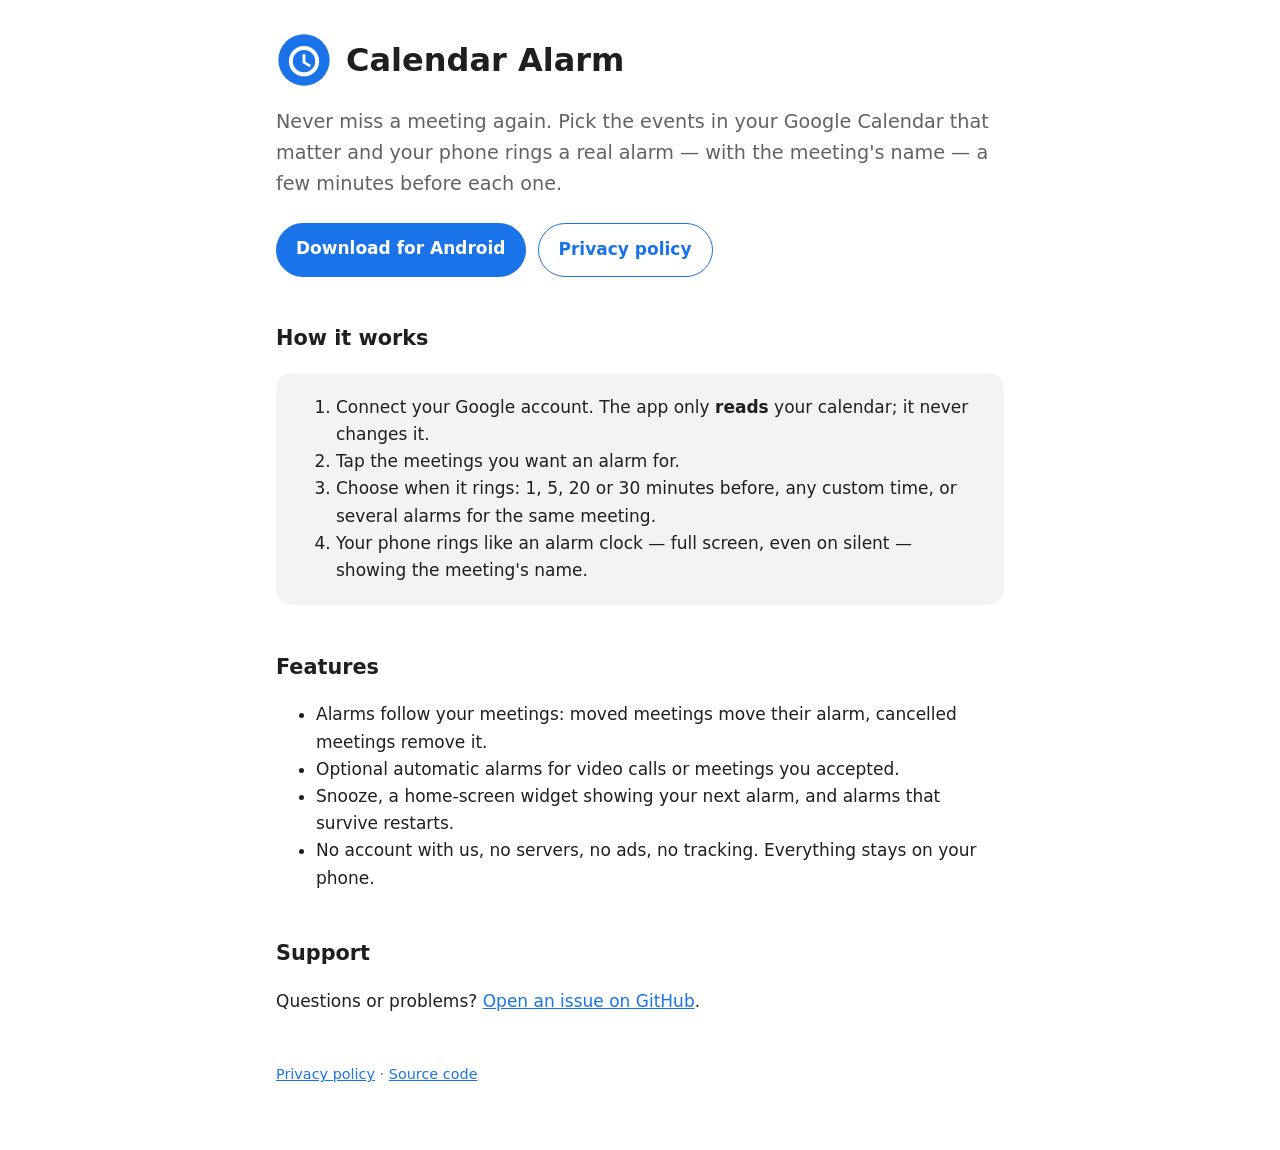
==== site/index.html @ b04eab53 "Website: homepage and privacy policy for Google Play and OAuth verification [skip ci] site/ is publi" ====
<!doctype html>
<html lang="en">
<head>
  <meta charset="utf-8">
  <meta name="viewport" content="width=device-width, initial-scale=1">
  <title>Calendar Alarm</title>
  <meta name="description" content="Pick the meetings in your Google Calendar that matter and your phone rings a real alarm, with the meeting's name, before each one.">
  <link rel="icon" href="icon.svg">
  <link rel="stylesheet" href="style.css">
</head>
<body>
<main>
  <header><img src="icon.svg" alt=""><h1>Calendar Alarm</h1></header>
  <p class="lead">Never miss a meeting again. Pick the events in your Google Calendar that matter and your
    phone rings a real alarm — with the meeting's name — a few minutes before each one.</p>

  <div class="buttons">
    <a class="button" href="https://github.com/ferrau10/calendar-alarm/releases/latest">Download for Android</a>
    <a class="button secondary" href="privacy.html">Privacy policy</a>
  </div>

  <h2>How it works</h2>
  <div class="card">
    <ol>
      <li>Connect your Google account. The app only <strong>reads</strong> your calendar; it never changes it.</li>
      <li>Tap the meetings you want an alarm for.</li>
      <li>Choose when it rings: 1, 5, 20 or 30 minutes before, any custom time, or several alarms for the same meeting.</li>
      <li>Your phone rings like an alarm clock — full screen, even on silent — showing the meeting's name.</li>
    </ol>
  </div>

  <h2>Features</h2>
  <ul>
    <li>Alarms follow your meetings: moved meetings move their alarm, cancelled meetings remove it.</li>
    <li>Optional automatic alarms for video calls or meetings you accepted.</li>
    <li>Snooze, a home-screen widget showing your next alarm, and alarms that survive restarts.</li>
    <li>No account with us, no servers, no ads, no tracking. Everything stays on your phone.</li>
  </ul>

  <h2>Support</h2>
  <p>Questions or problems? <a href="https://github.com/ferrau10/calendar-alarm/issues">Open an issue on GitHub</a>.</p>

  <footer>
    <a href="privacy.html">Privacy policy</a> ·
    <a href="https://github.com/ferrau10/calendar-alarm">Source code</a>
  </footer>
</main>
</body>
</html>
---- site/style.css ----
:root { --bg: #ffffff; --fg: #1f1f1f; --muted: #5f6368; --accent: #1a73e8; --card: #f1f3f4; }
@media (prefers-color-scheme: dark) {
  :root { --bg: #131314; --fg: #e3e3e3; --muted: #a8abaf; --accent: #8ab4f8; --card: #1e1f20; }
}
* { box-sizing: border-box; }
body { margin: 0; background: var(--bg); color: var(--fg); font: 17px/1.6 system-ui, -apple-system, "Segoe UI", Roboto, sans-serif; }
main { max-width: 760px; margin: 0 auto; padding: 32px 16px 64px; }
header { display: flex; align-items: center; gap: 14px; }
header img { width: 56px; height: 56px; }
h1 { font-size: 2rem; line-height: 1.2; margin: 0; }
h2 { margin-top: 2.2em; font-size: 1.3rem; }
a { color: var(--accent); }
.lead { font-size: 1.2rem; color: var(--muted); }
.card { background: var(--card); border-radius: 16px; padding: 4px 20px; margin: 16px 0; }
.buttons { display: flex; flex-wrap: wrap; gap: 12px; margin: 24px 0; }
.button { display: inline-block; padding: 12px 20px; border-radius: 999px; background: var(--accent); color: var(--bg); text-decoration: none; font-weight: 600; }
.button.secondary { background: transparent; color: var(--accent); border: 1px solid var(--accent); }
footer { margin-top: 48px; color: var(--muted); font-size: .9rem; }
code { font-size: .95em; }
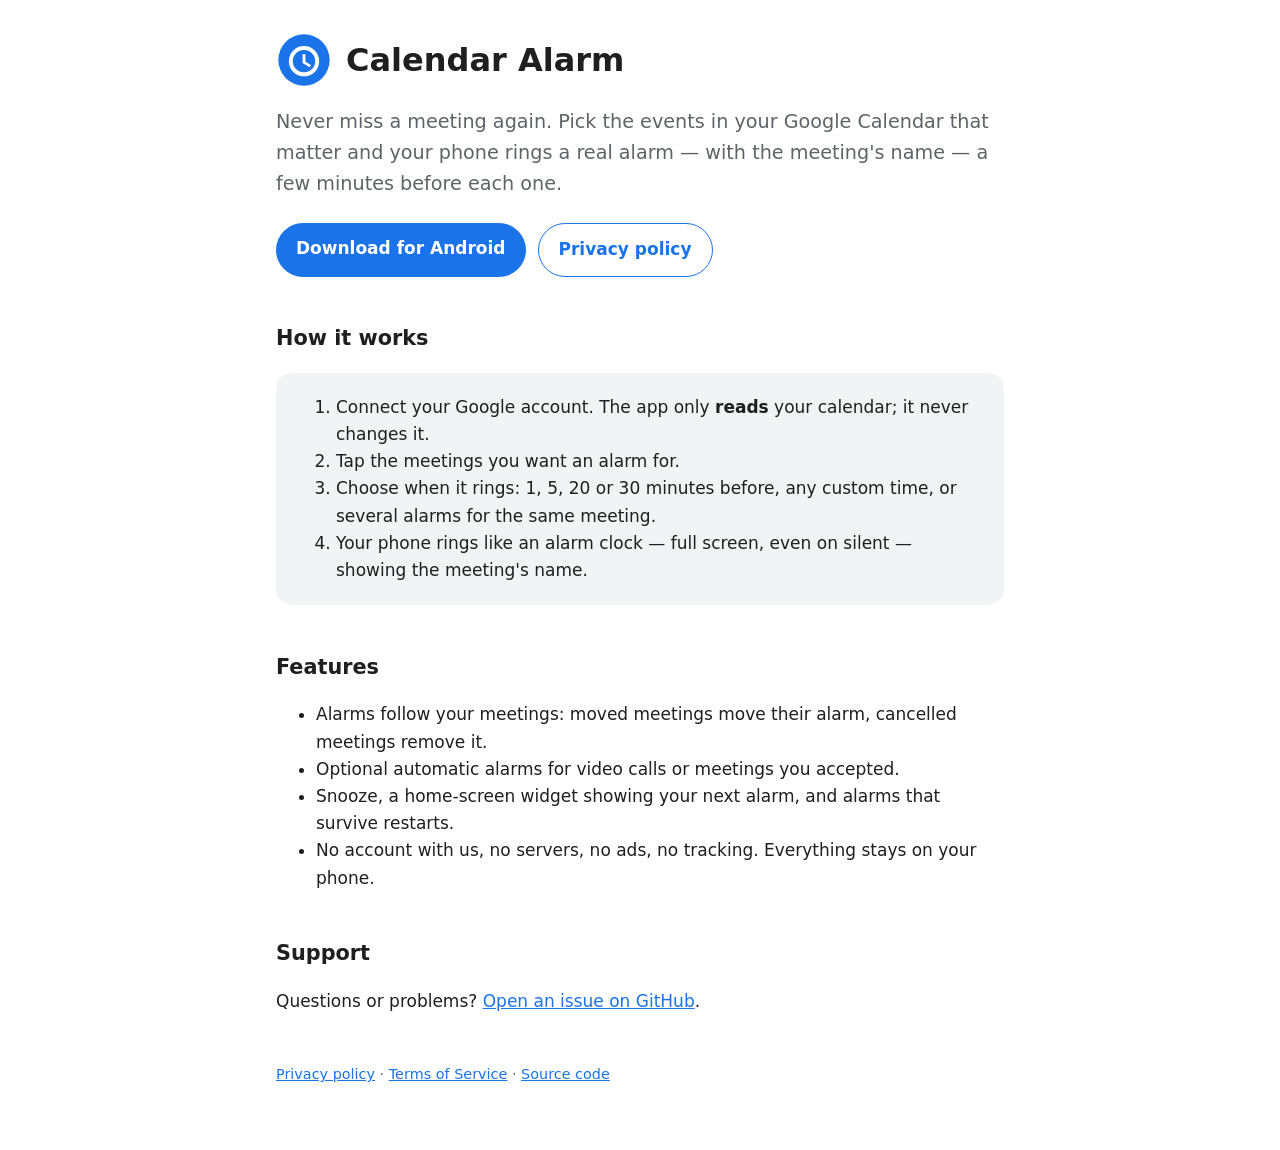
==== commit 9c80634d: "Website: Terms of Service page Linked from the homepage and privacy policy; needed for the Google OA" ====
--- a/site/index.html
+++ b/site/index.html
@@ -42,6 +42,7 @@
 
   <footer>
     <a href="privacy.html">Privacy policy</a> ·
+    <a href="terms.html">Terms of Service</a> ·
     <a href="https://github.com/ferrau10/calendar-alarm">Source code</a>
   </footer>
 </main>
